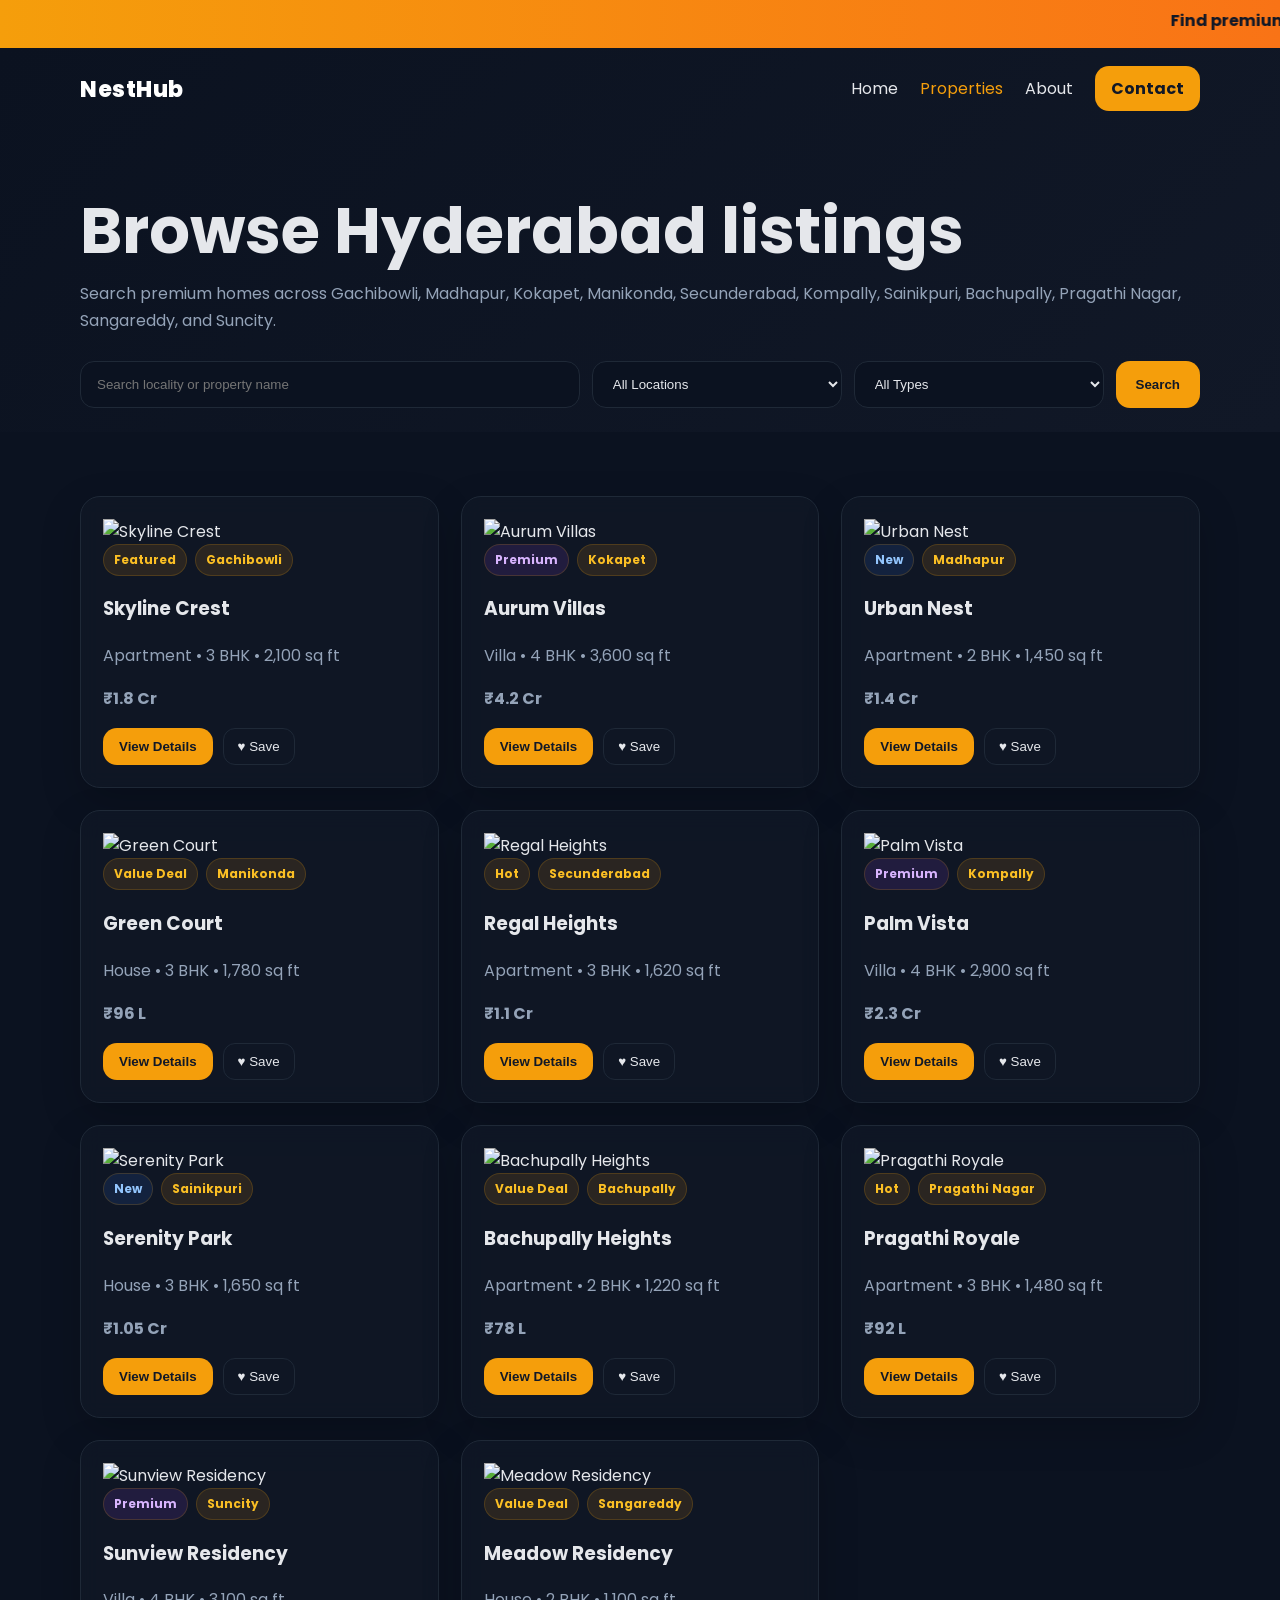
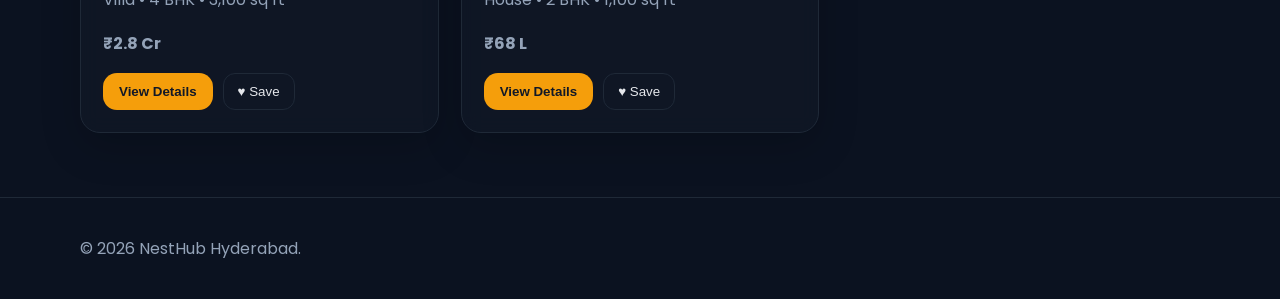
==== properties.html @ abd4c26f "Initial commit for NestHub" ====
<!DOCTYPE html>
<html lang="en">
<head>
  <meta charset="UTF-8" />
  <meta name="viewport" content="width=device-width, initial-scale=1.0" />
  <title>NestHub | Properties</title>
  <link rel="preconnect" href="https://fonts.googleapis.com">
  <link rel="preconnect" href="https://fonts.gstatic.com" crossorigin>
  <link href="https://fonts.googleapis.com/css2?family=Poppins:wght@300;400;500;600;700;800&display=swap" rel="stylesheet">
  <link rel="stylesheet" href="css/style.css" />
</head>
<body>
  <div class="top-banner">
    <marquee behavior="scroll" direction="left" scrollamount="6">
      Find premium Hyderabad properties with filters for location, type, and price.
    </marquee>
  </div>

  <header class="page-top">
    <nav class="nav container">
      <a class="brand" href="index.html">NestHub</a>
      <button class="menu-btn" id="menuToggle">☰</button>
      <div class="nav-links" id="navLinks">
        <a href="index.html">Home</a>
        <a href="properties.html" class="active">Properties</a>
        <a href="about.html">About</a>
        <a href="contact.html" class="btn btn-small">Contact</a>
      </div>
    </nav>

    <section class="container page-hero">
      <h1>Browse Hyderabad listings</h1>
      <p>Search premium homes across Gachibowli, Madhapur, Kokapet, Manikonda, Secunderabad, Kompally, Sainikpuri, Bachupally, Pragathi Nagar, Sangareddy, and Suncity.</p>

      <div class="filters">
        <input id="searchInput" type="text" placeholder="Search locality or property name" />
        <select id="locationFilter">
          <option value="all">All Locations</option>
          <option>Gachibowli</option>
          <option>Madhapur</option>
          <option>Kokapet</option>
          <option>Manikonda</option>
          <option>Secunderabad</option>
          <option>Kompally</option>
          <option>Sangareddy</option>
          <option>Sainikpuri</option>
          <option>Bachupally</option>
          <option>Pragathi Nagar</option>
          <option>Suncity</option>
        </select>
        <select id="typeFilter">
          <option value="all">All Types</option>
          <option>Apartment</option>
          <option>Villa</option>
          <option>House</option>
        </select>
        <button class="btn" onclick="applyFilters()">Search</button>
      </div>
    </section>
  </header>

  <main class="section container">
    <div id="property-grid" class="grid-3"></div>
  </main>

  <div id="modal" class="modal">
    <div class="modal-content">
      <button class="modal-close" onclick="closeModal()">×</button>
      <div id="modal-body"></div>
    </div>
  </div>

  <footer class="footer">
    <div class="container footer-inner">
      <p>© 2026 NestHub Hyderabad.</p>
    </div>
  </footer>

  <script src="js/main.js"></script>
</body>
</html>
---- css/style.css ----
:root{
  --bg:#0f172a;
  --card:#111827;
  --text:#e5e7eb;
  --muted:#94a3b8;
  --accent:#f59e0b;
  --line:#1f2937;
}

*{box-sizing:border-box}
html{scroll-behavior:smooth}
body{
  margin:0;
  font-family:Poppins,sans-serif;
  background:#0b1220;
  color:var(--text);
}

a{text-decoration:none;color:inherit}
.container{width:min(1120px,92%);margin:auto}
.top-banner{
  background:linear-gradient(90deg,#f59e0b,#f97316);
  color:#111827;
  font-weight:700;
  padding:8px 0;
}
.header,.page-top{background:linear-gradient(135deg,#0b1220,#111827)}
.nav{display:flex;align-items:center;justify-content:space-between;padding:18px 0;position:relative}
.brand{font-size:1.4rem;font-weight:800;color:#fff;letter-spacing:.5px}
.nav-links{display:flex;gap:22px;align-items:center}
.nav-links a.active{color:var(--accent)}
.menu-btn{display:none;background:none;border:0;color:#fff;font-size:1.6rem;cursor:pointer}

.hero{
  display:grid;
  grid-template-columns:1.6fr 1fr;
  gap:24px;
  padding:64px 0 72px;
  align-items:center;
}
.hero h1,.page-hero h1{
  font-size:clamp(2.2rem,5vw,4rem);
  line-height:1.05;
  margin:14px 0;
}
.pill{
  display:inline-block;
  padding:8px 14px;
  border-radius:999px;
  background:rgba(245,158,11,.12);
  color:#fbbf24;
  font-size:.85rem;
  border:1px solid rgba(245,158,11,.2);
}
.hero p,.page-hero p,.card p,.content-card p{
  color:var(--muted);
  line-height:1.7;
}
.hero-actions{display:flex;gap:12px;flex-wrap:wrap;margin-top:18px}

.hero-card,.card,.content-card{
  background:rgba(17,24,39,.82);
  border:1px solid var(--line);
  border-radius:20px;
  box-shadow:0 14px 40px rgba(0,0,0,.18);
  backdrop-filter:blur(10px);
}
.hero-card{padding:22px}
.hero-image,.place-card img{
  width:100%;
  height:220px;
  object-fit:cover;
  border-radius:16px;
  margin-bottom:16px;
}
.hero-stats{display:grid;gap:10px}
.stat{padding:16px 0;border-bottom:1px solid var(--line)}
.stat:last-child{border-bottom:0}
.stat strong{display:block;font-size:1.8rem;color:#fff}

.section{padding:64px 0}
.grid-3{display:grid;grid-template-columns:repeat(3,1fr);gap:22px}
.card{padding:22px;transition:.3s ease;overflow:hidden}
.card:hover{transform:translateY(-6px);border-color:rgba(245,158,11,.35)}
.place-card img{height:180px}

.badge-row{display:flex;gap:8px;flex-wrap:wrap;margin-bottom:12px}
.badge{
  display:inline-block;
  padding:6px 10px;
  border-radius:999px;
  font-size:.75rem;
  font-weight:700;
  background:rgba(245,158,11,.12);
  color:#fbbf24;
  border:1px solid rgba(245,158,11,.18);
}
.badge.new{background:rgba(59,130,246,.12);color:#93c5fd}
.badge.premium{background:rgba(168,85,247,.12);color:#d8b4fe}

.filters{
  display:grid;
  grid-template-columns:2fr 1fr 1fr auto;
  gap:12px;
  margin-top:26px;
}
.filters input,.filters select,.contact-form input,.contact-form textarea{
  width:100%;
  padding:14px 16px;
  border-radius:14px;
  border:1px solid var(--line);
  background:#0b1220;
  color:var(--text);
  outline:none;
}
.filters input:focus,.filters select:focus,.contact-form input:focus,.contact-form textarea:focus{
  border-color:rgba(245,158,11,.55);
}

.btn{
  display:inline-block;
  background:var(--accent);
  color:#111827;
  border:0;
  padding:14px 20px;
  border-radius:14px;
  font-weight:700;
  cursor:pointer;
  transition:.25s ease;
}
.btn:hover{transform:translateY(-2px);filter:brightness(1.05)}
.btn-outline{
  background:transparent;
  border:1px solid rgba(255,255,255,.2);
  color:#fff;
}
.btn-small{padding:10px 16px}

.card-actions{display:flex;gap:10px;flex-wrap:wrap;margin-top:14px}
.icon-btn{
  background:transparent;
  border:1px solid var(--line);
  color:var(--text);
  padding:10px 14px;
  border-radius:12px;
  cursor:pointer;
}
.icon-btn.saved{border-color:var(--accent);color:#fbbf24}

.page-hero{padding:54px 0 24px}
.footer{
  border-top:1px solid var(--line);
  padding:22px 0;
  color:var(--muted);
}
.footer-inner{display:flex;justify-content:space-between;gap:16px;align-items:center}
.footer-links{display:flex;gap:18px;flex-wrap:wrap}
.contact-form{display:grid;gap:14px}
.content-card{padding:28px}

.gallery-grid{
  display:grid;
  grid-template-columns:repeat(3,1fr);
  gap:16px;
}
.gallery-grid img{
  width:100%;
  height:220px;
  object-fit:cover;
  border-radius:18px;
  border:1px solid var(--line);
}

.modal{
  display:none;
  position:fixed;
  inset:0;
  background:rgba(0,0,0,.72);
  padding:24px;
  z-index:999;
}
.modal.show{display:flex;align-items:center;justify-content:center}
.modal-content{
  width:min(900px,100%);
  background:#0f172a;
  border:1px solid var(--line);
  border-radius:22px;
  padding:24px;
  position:relative;
}
.modal-close{
  position:absolute;
  top:14px;
  right:16px;
  background:none;
  border:0;
  color:#fff;
  font-size:2rem;
  cursor:pointer;
}
.modal-grid{
  display:grid;
  grid-template-columns:1.1fr .9fr;
  gap:22px;
}
.modal-grid img{
  width:100%;
  height:340px;
  object-fit:cover;
  border-radius:18px;
}
.modal-thumbs{
  display:grid;
  grid-template-columns:repeat(3,1fr);
  gap:10px;
  margin-top:12px;
}
.modal-thumbs img{
  width:100%;
  height:95px;
  object-fit:cover;
  border-radius:12px;
}

@media (max-width:900px){
  .hero,.grid-3,.filters,.gallery-grid,.modal-grid{grid-template-columns:1fr}
  .nav-links{display:none}
  .menu-btn{display:block}
  .nav-open .nav-links{
    display:flex;
    position:absolute;
    top:68px;
    right:4%;
    background:#111827;
    padding:16px;
    border-radius:16px;
    flex-direction:column;
    align-items:flex-start;
    border:1px solid var(--line);
    box-shadow:0 20px 40px rgba(0,0,0,.3);
    z-index:20;
  }
  .footer-inner{flex-direction:column;align-items:flex-start}
}
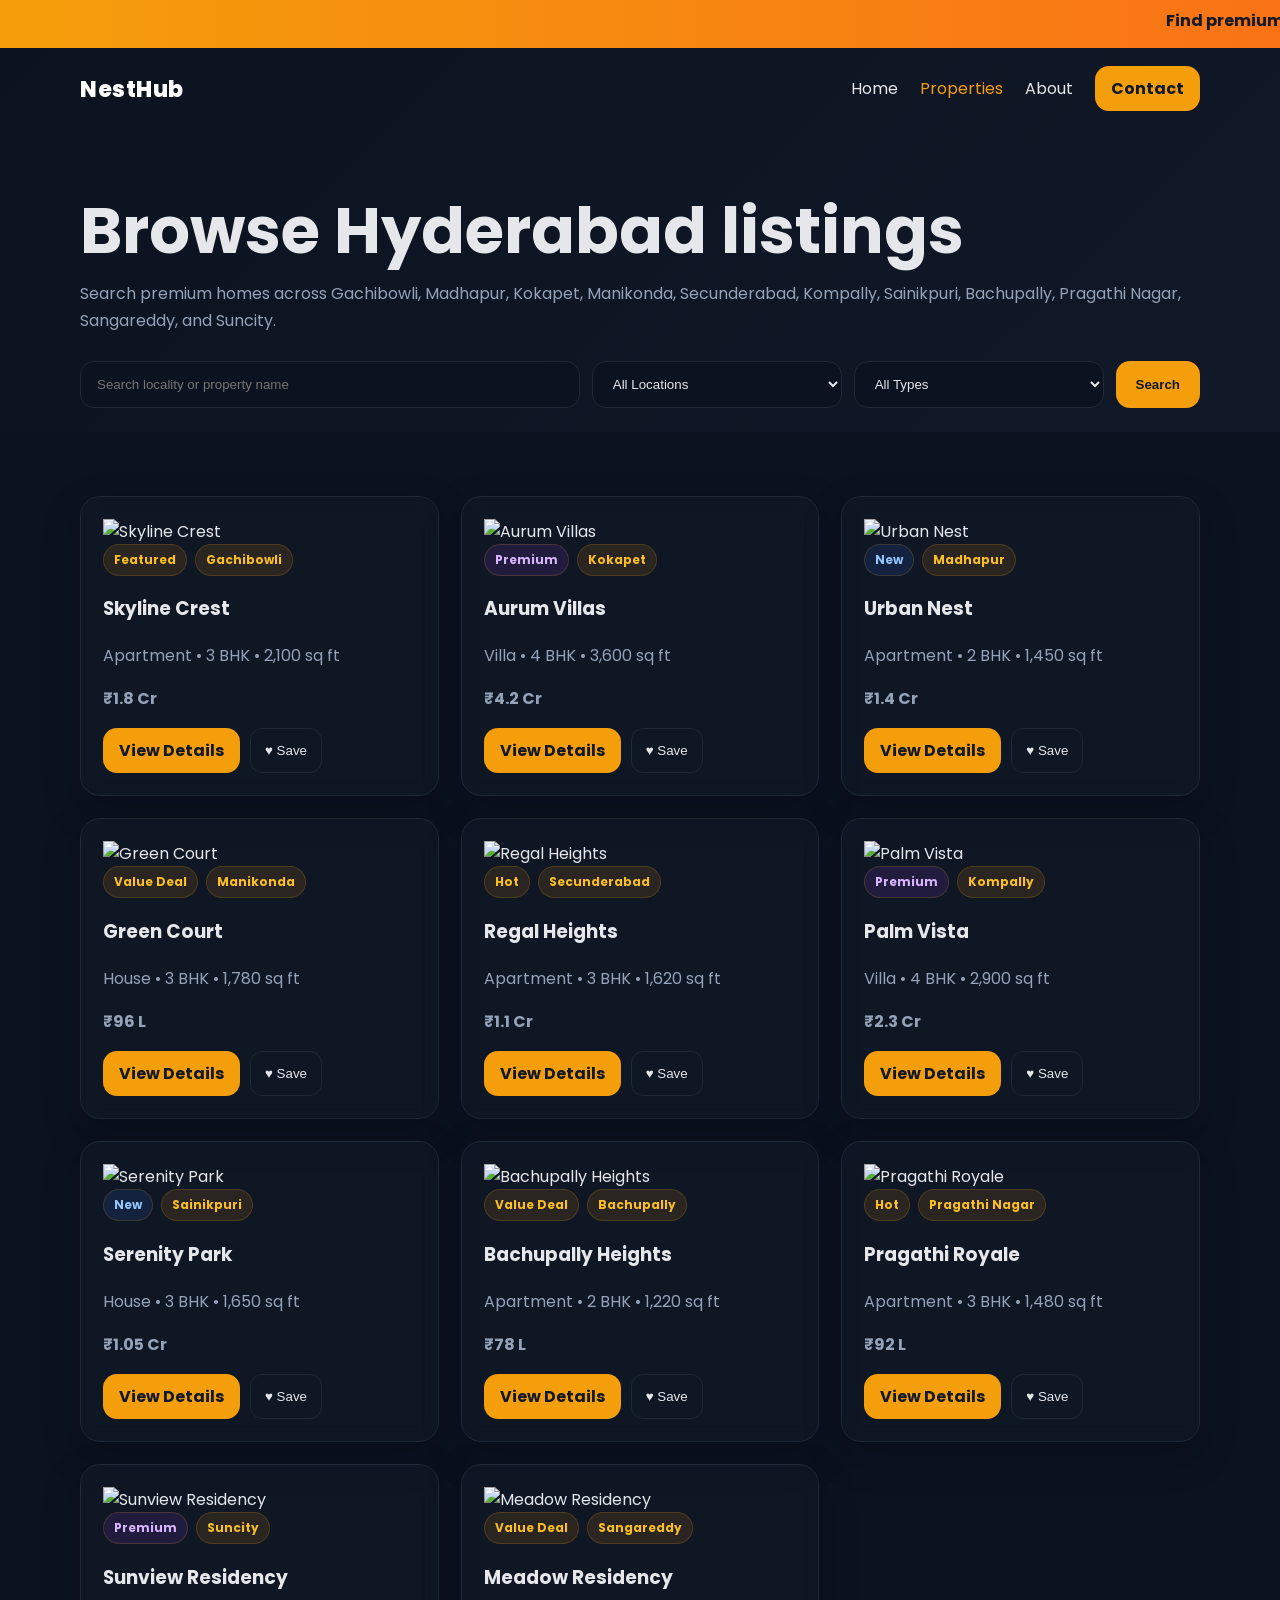
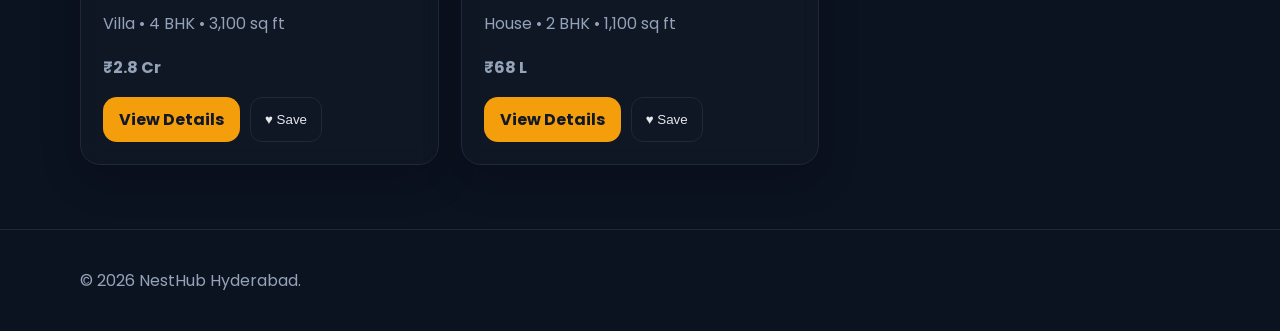
==== commit 2e14d41e: "Initial commit for NestHub" ====
--- a/properties.html
+++ b/properties.html
@@ -63,13 +63,6 @@
     <div id="property-grid" class="grid-3"></div>
   </main>
 
-  <div id="modal" class="modal">
-    <div class="modal-content">
-      <button class="modal-close" onclick="closeModal()">×</button>
-      <div id="modal-body"></div>
-    </div>
-  </div>
-
   <footer class="footer">
     <div class="container footer-inner">
       <p>© 2026 NestHub Hyderabad.</p>
